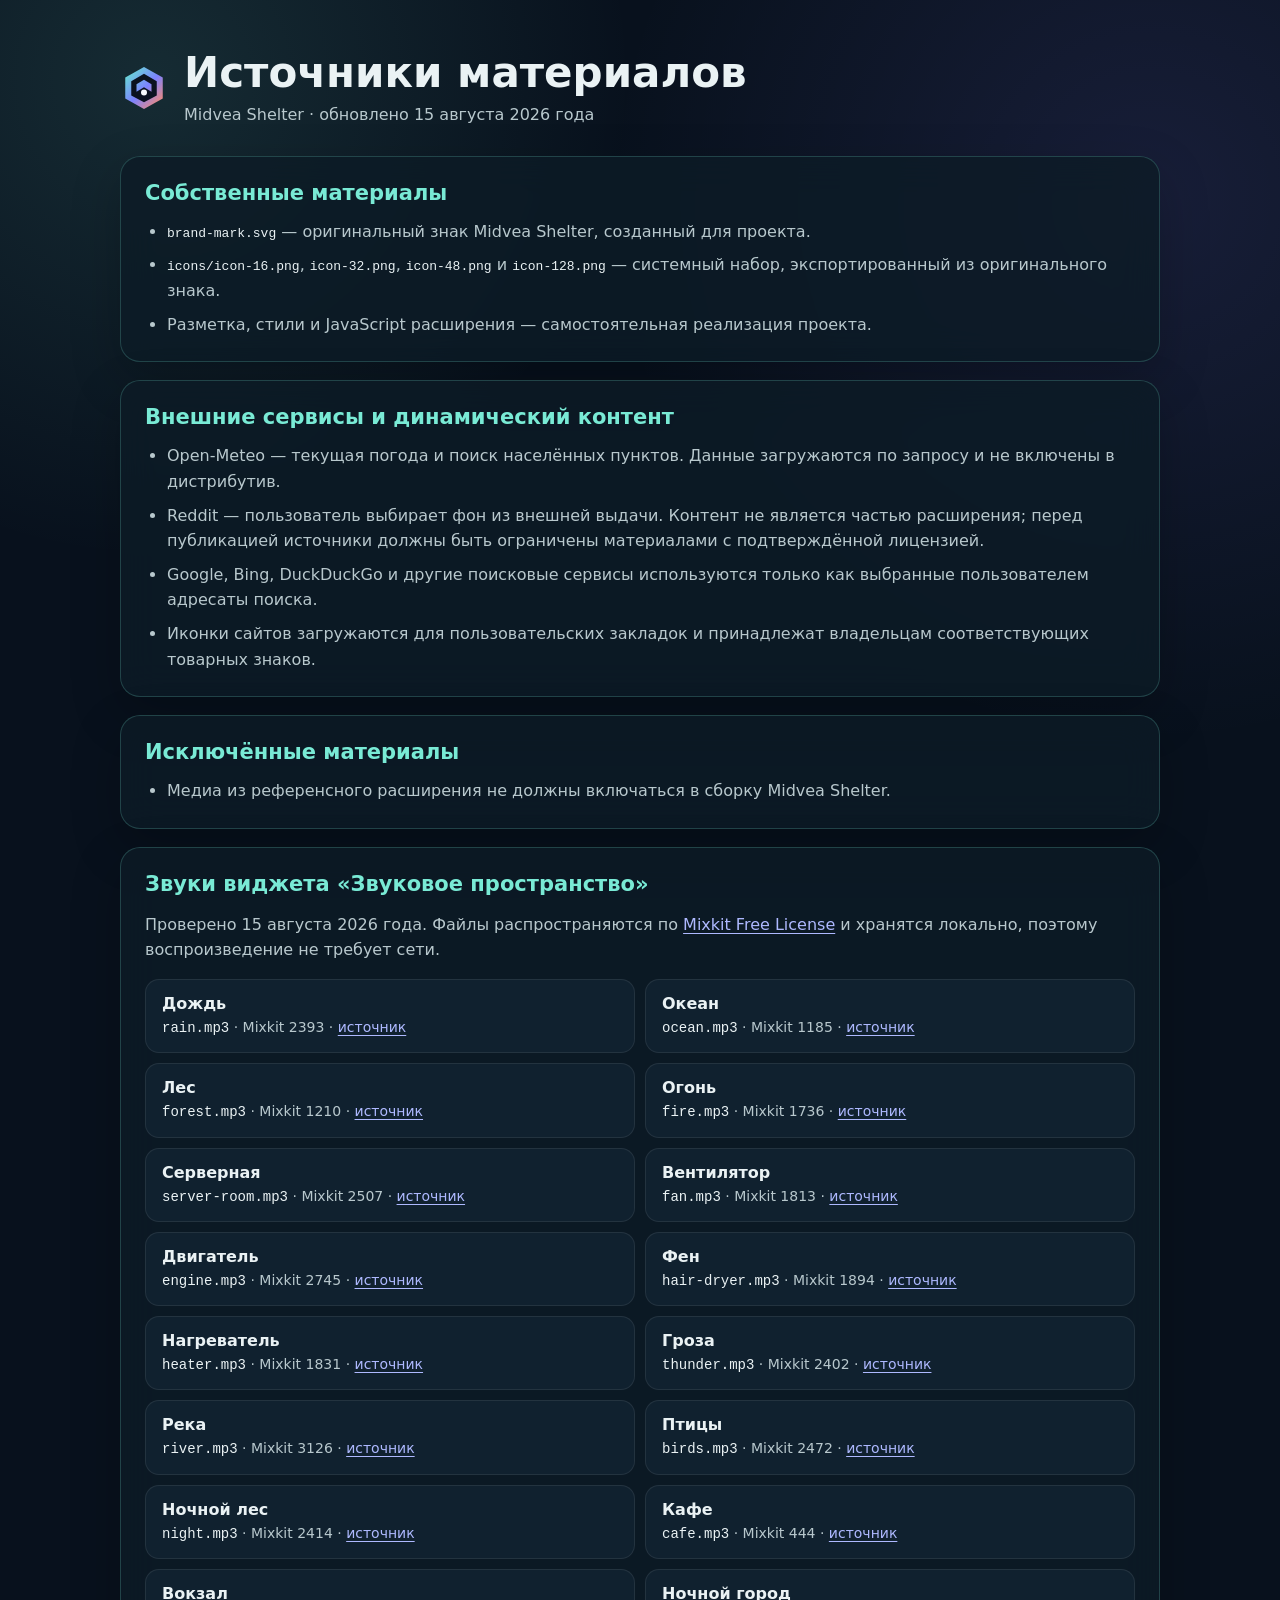
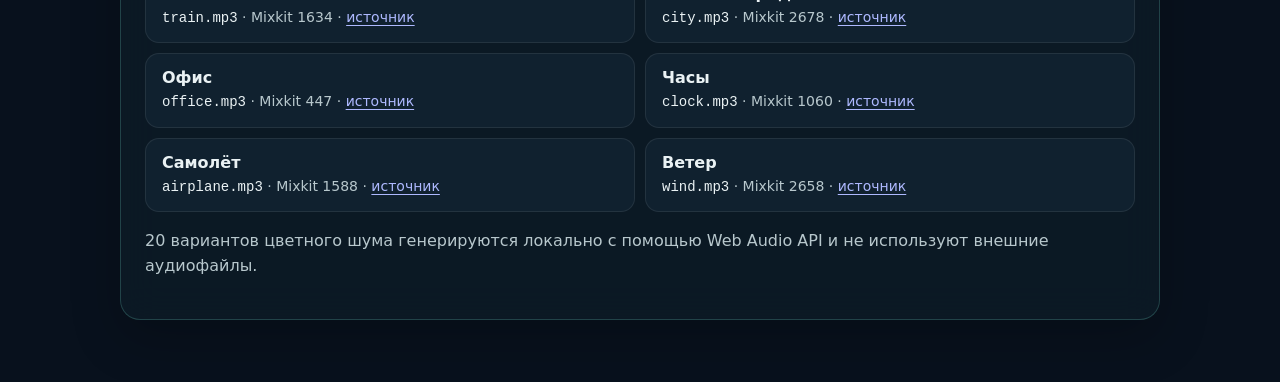
==== start-page-extension/asset-sources.html @ 017224f0 "Added project Added project" ====
<!doctype html>
<html lang="ru">
<head>
  <meta charset="utf-8">
  <meta name="viewport" content="width=device-width, initial-scale=1">
  <title>Источники материалов — Midvea Shelter</title>
  <style>
    :root {
      color-scheme: dark;
      --bg: #08111d;
      --surface: rgba(13, 27, 39, 0.82);
      --surface-strong: rgba(18, 35, 49, 0.94);
      --border: rgba(121, 234, 213, 0.2);
      --text: #eaf2f4;
      --muted: #b8c8cd;
      --accent: #79ead5;
      --link: #aeb9ff;
    }

    * { box-sizing: border-box; }

    body {
      margin: 0;
      min-height: 100vh;
      font-family: "Segoe UI Variable", "Segoe UI", system-ui, sans-serif;
      color: var(--text);
      background:
        radial-gradient(circle at 12% 4%, rgba(121, 234, 213, 0.12), transparent 30rem),
        radial-gradient(circle at 90% 10%, rgba(137, 123, 255, 0.12), transparent 34rem),
        var(--bg);
    }

    main {
      width: min(1040px, calc(100% - 32px));
      margin: 0 auto;
      padding: 48px 0 72px;
    }

    header {
      display: flex;
      align-items: center;
      gap: 16px;
      margin-bottom: 28px;
    }

    header img { width: 48px; height: 48px; }
    h1 { margin: 0; font-size: clamp(28px, 4vw, 42px); }
    .updated { margin: 5px 0 0; color: var(--muted); }

    section {
      margin-top: 18px;
      padding: 24px;
      border: 1px solid var(--border);
      border-radius: 20px;
      background: var(--surface);
      box-shadow: 0 18px 50px rgba(0, 0, 0, 0.22);
      backdrop-filter: blur(18px);
    }

    h2 { margin: 0 0 14px; color: var(--accent); font-size: 21px; }
    p, li { color: var(--muted); line-height: 1.6; }
    ul { margin: 0; padding-left: 22px; }
    li + li { margin-top: 8px; }
    a { color: var(--link); text-underline-offset: 3px; }
    code { color: var(--text); }

    .audio-grid {
      display: grid;
      grid-template-columns: repeat(2, minmax(0, 1fr));
      gap: 10px;
    }

    .audio-item {
      padding: 14px 16px;
      border: 1px solid rgba(255, 255, 255, 0.08);
      border-radius: 14px;
      background: var(--surface-strong);
    }

    .audio-item strong, .audio-item span { display: block; }
    .audio-item span { margin-top: 4px; color: var(--muted); font-size: 14px; line-height: 1.45; }

    .notice {
      border-color: rgba(255, 201, 107, 0.28);
      background: rgba(50, 37, 20, 0.72);
    }

    @media (max-width: 720px) {
      main { padding-top: 28px; }
      section { padding: 19px; border-radius: 16px; }
      .audio-grid { grid-template-columns: 1fr; }
    }
  </style>
</head>
<body>
  <main>
    <header>
      <img src="brand-mark.svg" alt="Логотип Midvea Shelter">
      <div>
        <h1>Источники материалов</h1>
        <p class="updated">Midvea Shelter · обновлено 15 августа 2026 года</p>
      </div>
    </header>

    <section>
      <h2>Собственные материалы</h2>
      <ul>
        <li><code>brand-mark.svg</code> — оригинальный знак Midvea Shelter, созданный для проекта.</li>
        <li><code>icons/icon-16.png</code>, <code>icon-32.png</code>, <code>icon-48.png</code> и <code>icon-128.png</code> — системный набор, экспортированный из оригинального знака.</li>
        <li>Разметка, стили и JavaScript расширения — самостоятельная реализация проекта.</li>
      </ul>
    </section>

    <section>
      <h2>Внешние сервисы и динамический контент</h2>
      <ul>
        <li>Open-Meteo — текущая погода и поиск населённых пунктов. Данные загружаются по запросу и не включены в дистрибутив.</li>
        <li>Reddit — пользователь выбирает фон из внешней выдачи. Контент не является частью расширения; перед публикацией источники должны быть ограничены материалами с подтверждённой лицензией.</li>
        <li>Google, Bing, DuckDuckGo и другие поисковые сервисы используются только как выбранные пользователем адресаты поиска.</li>
        <li>Иконки сайтов загружаются для пользовательских закладок и принадлежат владельцам соответствующих товарных знаков.</li>
      </ul>
    </section>

    <section>
      <h2>Исключённые материалы</h2>
      <ul>
        <li>Медиа из референсного расширения не должны включаться в сборку Midvea Shelter.</li>
      </ul>
    </section>

    <section>
      <h2>Звуки виджета «Звуковое пространство»</h2>
      <p>Проверено 15 августа 2026 года. Файлы распространяются по <a href="https://mixkit.co/license/" target="_blank" rel="noopener noreferrer">Mixkit Free License</a> и хранятся локально, поэтому воспроизведение не требует сети.</p>
      <div class="audio-grid">
        <div class="audio-item"><strong>Дождь</strong><span><code>rain.mp3</code> · Mixkit 2393 · <a href="https://mixkit.co/free-sound-effects/rain/">источник</a></span></div>
        <div class="audio-item"><strong>Океан</strong><span><code>ocean.mp3</code> · Mixkit 1185 · <a href="https://mixkit.co/free-sound-effects/sea/">источник</a></span></div>
        <div class="audio-item"><strong>Лес</strong><span><code>forest.mp3</code> · Mixkit 1210 · <a href="https://mixkit.co/free-sound-effects/forest/">источник</a></span></div>
        <div class="audio-item"><strong>Огонь</strong><span><code>fire.mp3</code> · Mixkit 1736 · <a href="https://mixkit.co/free-sound-effects/fire/">источник</a></span></div>
        <div class="audio-item"><strong>Серверная</strong><span><code>server-room.mp3</code> · Mixkit 2507 · <a href="https://mixkit.co/free-sound-effects/technology/">источник</a></span></div>
        <div class="audio-item"><strong>Вентилятор</strong><span><code>fan.mp3</code> · Mixkit 1813 · <a href="https://mixkit.co/free-sound-effects/appliances/">источник</a></span></div>
        <div class="audio-item"><strong>Двигатель</strong><span><code>engine.mp3</code> · Mixkit 2745 · <a href="https://mixkit.co/free-sound-effects/engine/">источник</a></span></div>
        <div class="audio-item"><strong>Фен</strong><span><code>hair-dryer.mp3</code> · Mixkit 1894 · <a href="https://mixkit.co/free-sound-effects/appliances/">источник</a></span></div>
        <div class="audio-item"><strong>Нагреватель</strong><span><code>heater.mp3</code> · Mixkit 1831 · <a href="https://mixkit.co/free-sound-effects/appliances/">источник</a></span></div>
        <div class="audio-item"><strong>Гроза</strong><span><code>thunder.mp3</code> · Mixkit 2402 · <a href="https://mixkit.co/free-sound-effects/thunder/">источник</a></span></div>
        <div class="audio-item"><strong>Река</strong><span><code>river.mp3</code> · Mixkit 3126 · <a href="https://mixkit.co/free-sound-effects/nature/">источник</a></span></div>
        <div class="audio-item"><strong>Птицы</strong><span><code>birds.mp3</code> · Mixkit 2472 · <a href="https://mixkit.co/free-sound-effects/birds/">источник</a></span></div>
        <div class="audio-item"><strong>Ночной лес</strong><span><code>night.mp3</code> · Mixkit 2414 · <a href="https://mixkit.co/free-sound-effects/nature/">источник</a></span></div>
        <div class="audio-item"><strong>Кафе</strong><span><code>cafe.mp3</code> · Mixkit 444 · <a href="https://mixkit.co/free-sound-effects/restaurant/">источник</a></span></div>
        <div class="audio-item"><strong>Вокзал</strong><span><code>train.mp3</code> · Mixkit 1634 · <a href="https://mixkit.co/free-sound-effects/train/">источник</a></span></div>
        <div class="audio-item"><strong>Ночной город</strong><span><code>city.mp3</code> · Mixkit 2678 · <a href="https://mixkit.co/free-sound-effects/city/">источник</a></span></div>
        <div class="audio-item"><strong>Офис</strong><span><code>office.mp3</code> · Mixkit 447 · <a href="https://mixkit.co/free-sound-effects/public-places/">источник</a></span></div>
        <div class="audio-item"><strong>Часы</strong><span><code>clock.mp3</code> · Mixkit 1060 · <a href="https://mixkit.co/free-sound-effects/clock/">источник</a></span></div>
        <div class="audio-item"><strong>Самолёт</strong><span><code>airplane.mp3</code> · Mixkit 1588 · <a href="https://mixkit.co/free-sound-effects/airplane/">источник</a></span></div>
        <div class="audio-item"><strong>Ветер</strong><span><code>wind.mp3</code> · Mixkit 2658 · <a href="https://mixkit.co/free-sound-effects/nature/">источник</a></span></div>
      </div>
      <p>20 вариантов цветного шума генерируются локально с помощью Web Audio API и не используют внешние аудиофайлы.</p>
    </section>

  </main>
</body>
</html>
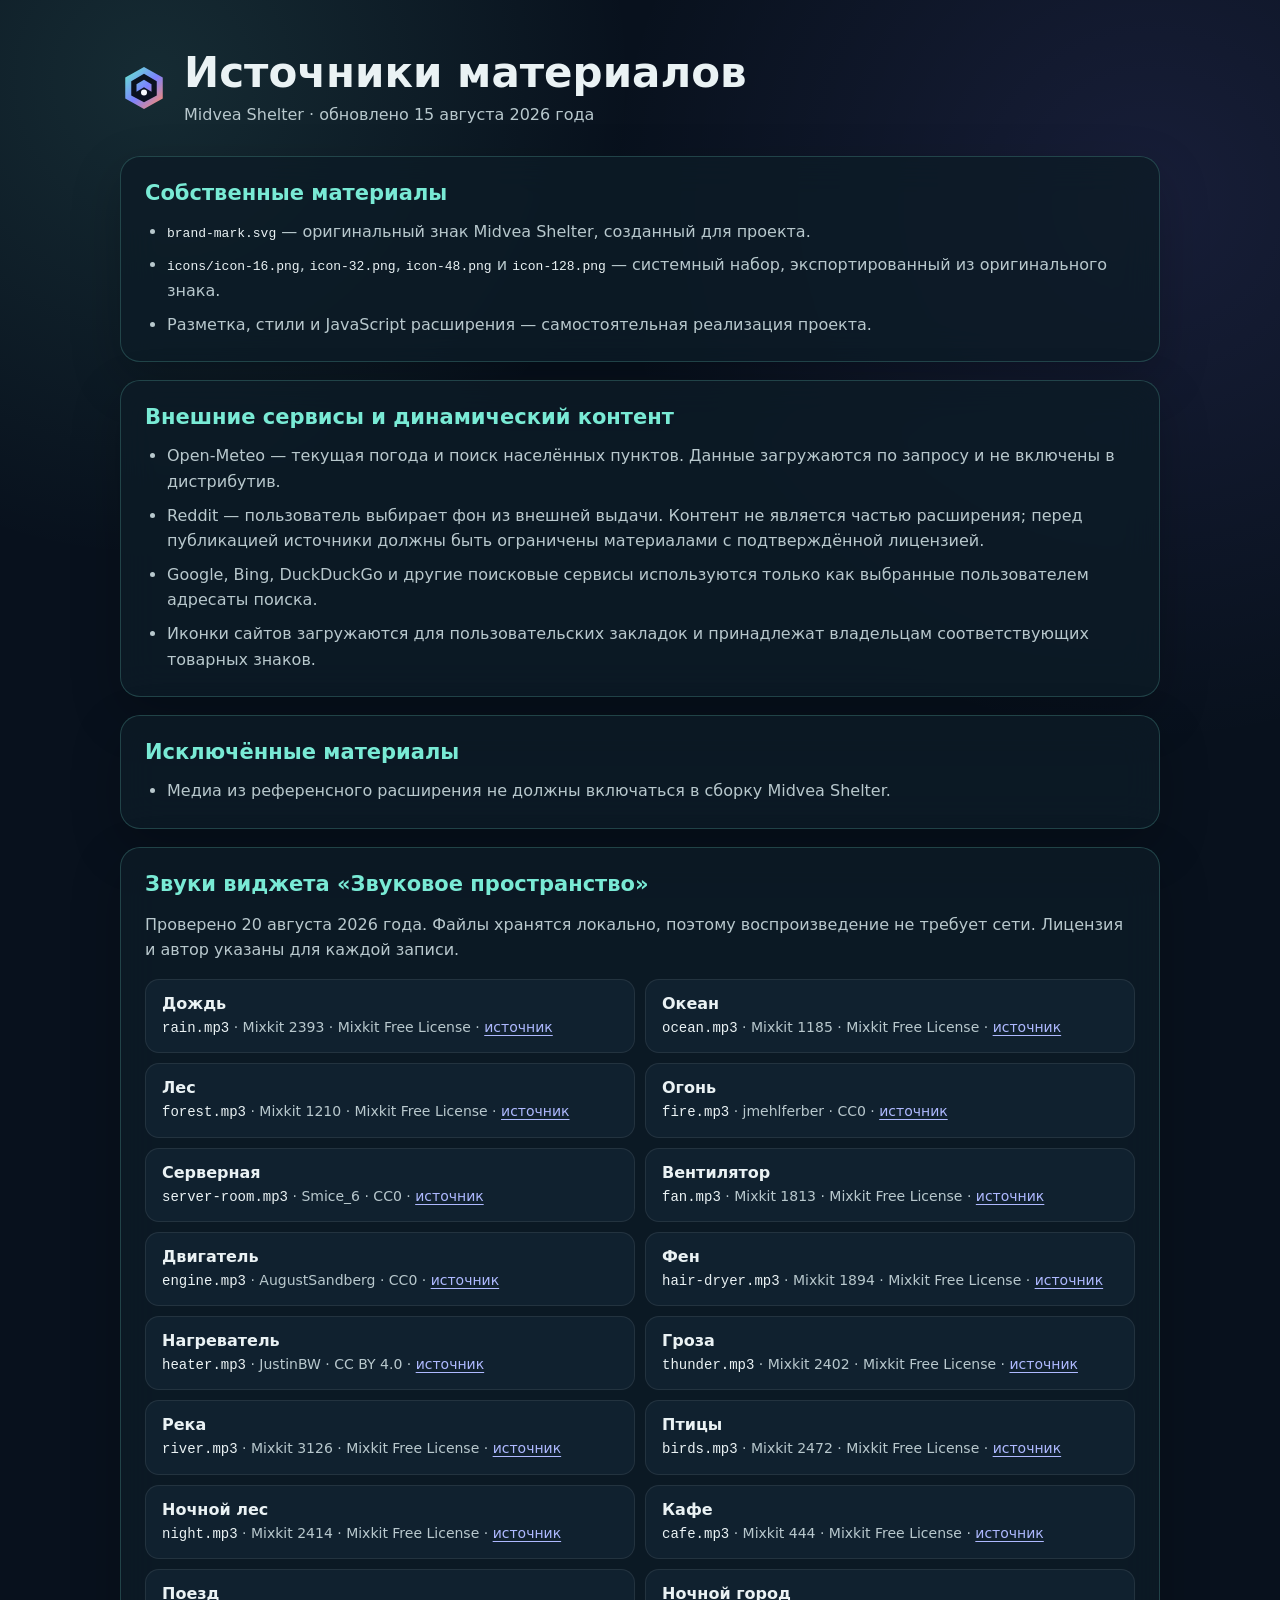
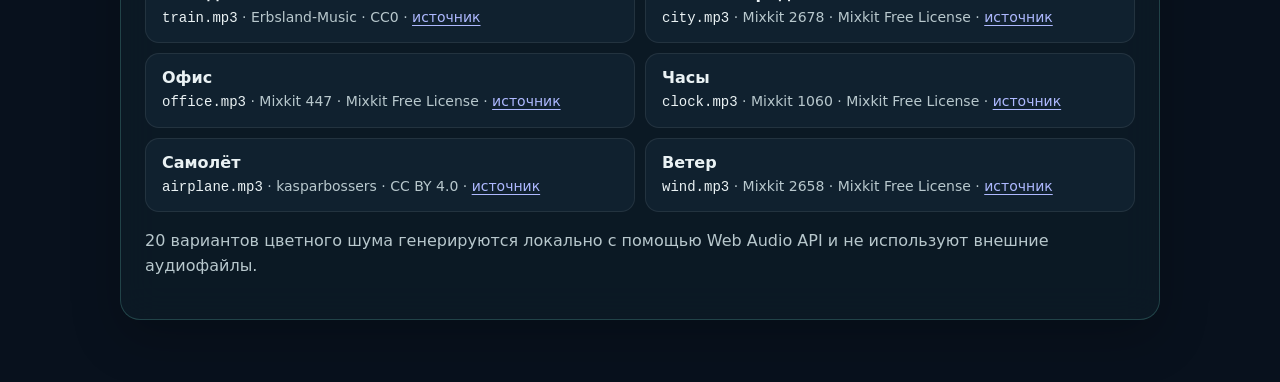
==== commit a6145723: "Added 1.1" ====
--- a/start-page-extension/asset-sources.html
+++ b/start-page-extension/asset-sources.html
@@ -130,32 +130,33 @@
 
     <section>
       <h2>Звуки виджета «Звуковое пространство»</h2>
-      <p>Проверено 15 августа 2026 года. Файлы распространяются по <a href="https://mixkit.co/license/" target="_blank" rel="noopener noreferrer">Mixkit Free License</a> и хранятся локально, поэтому воспроизведение не требует сети.</p>
+      <p>Проверено 20 августа 2026 года. Файлы хранятся локально, поэтому воспроизведение не требует сети. Лицензия и автор указаны для каждой записи.</p>
       <div class="audio-grid">
-        <div class="audio-item"><strong>Дождь</strong><span><code>rain.mp3</code> · Mixkit 2393 · <a href="https://mixkit.co/free-sound-effects/rain/">источник</a></span></div>
-        <div class="audio-item"><strong>Океан</strong><span><code>ocean.mp3</code> · Mixkit 1185 · <a href="https://mixkit.co/free-sound-effects/sea/">источник</a></span></div>
-        <div class="audio-item"><strong>Лес</strong><span><code>forest.mp3</code> · Mixkit 1210 · <a href="https://mixkit.co/free-sound-effects/forest/">источник</a></span></div>
-        <div class="audio-item"><strong>Огонь</strong><span><code>fire.mp3</code> · Mixkit 1736 · <a href="https://mixkit.co/free-sound-effects/fire/">источник</a></span></div>
-        <div class="audio-item"><strong>Серверная</strong><span><code>server-room.mp3</code> · Mixkit 2507 · <a href="https://mixkit.co/free-sound-effects/technology/">источник</a></span></div>
-        <div class="audio-item"><strong>Вентилятор</strong><span><code>fan.mp3</code> · Mixkit 1813 · <a href="https://mixkit.co/free-sound-effects/appliances/">источник</a></span></div>
-        <div class="audio-item"><strong>Двигатель</strong><span><code>engine.mp3</code> · Mixkit 2745 · <a href="https://mixkit.co/free-sound-effects/engine/">источник</a></span></div>
-        <div class="audio-item"><strong>Фен</strong><span><code>hair-dryer.mp3</code> · Mixkit 1894 · <a href="https://mixkit.co/free-sound-effects/appliances/">источник</a></span></div>
-        <div class="audio-item"><strong>Нагреватель</strong><span><code>heater.mp3</code> · Mixkit 1831 · <a href="https://mixkit.co/free-sound-effects/appliances/">источник</a></span></div>
-        <div class="audio-item"><strong>Гроза</strong><span><code>thunder.mp3</code> · Mixkit 2402 · <a href="https://mixkit.co/free-sound-effects/thunder/">источник</a></span></div>
-        <div class="audio-item"><strong>Река</strong><span><code>river.mp3</code> · Mixkit 3126 · <a href="https://mixkit.co/free-sound-effects/nature/">источник</a></span></div>
-        <div class="audio-item"><strong>Птицы</strong><span><code>birds.mp3</code> · Mixkit 2472 · <a href="https://mixkit.co/free-sound-effects/birds/">источник</a></span></div>
-        <div class="audio-item"><strong>Ночной лес</strong><span><code>night.mp3</code> · Mixkit 2414 · <a href="https://mixkit.co/free-sound-effects/nature/">источник</a></span></div>
-        <div class="audio-item"><strong>Кафе</strong><span><code>cafe.mp3</code> · Mixkit 444 · <a href="https://mixkit.co/free-sound-effects/restaurant/">источник</a></span></div>
-        <div class="audio-item"><strong>Вокзал</strong><span><code>train.mp3</code> · Mixkit 1634 · <a href="https://mixkit.co/free-sound-effects/train/">источник</a></span></div>
-        <div class="audio-item"><strong>Ночной город</strong><span><code>city.mp3</code> · Mixkit 2678 · <a href="https://mixkit.co/free-sound-effects/city/">источник</a></span></div>
-        <div class="audio-item"><strong>Офис</strong><span><code>office.mp3</code> · Mixkit 447 · <a href="https://mixkit.co/free-sound-effects/public-places/">источник</a></span></div>
-        <div class="audio-item"><strong>Часы</strong><span><code>clock.mp3</code> · Mixkit 1060 · <a href="https://mixkit.co/free-sound-effects/clock/">источник</a></span></div>
-        <div class="audio-item"><strong>Самолёт</strong><span><code>airplane.mp3</code> · Mixkit 1588 · <a href="https://mixkit.co/free-sound-effects/airplane/">источник</a></span></div>
-        <div class="audio-item"><strong>Ветер</strong><span><code>wind.mp3</code> · Mixkit 2658 · <a href="https://mixkit.co/free-sound-effects/nature/">источник</a></span></div>
+        <div class="audio-item"><strong>Дождь</strong><span><code>rain.mp3</code> · Mixkit 2393 · Mixkit Free License · <a href="https://mixkit.co/free-sound-effects/rain/">источник</a></span></div>
+        <div class="audio-item"><strong>Океан</strong><span><code>ocean.mp3</code> · Mixkit 1185 · Mixkit Free License · <a href="https://mixkit.co/free-sound-effects/sea/">источник</a></span></div>
+        <div class="audio-item"><strong>Лес</strong><span><code>forest.mp3</code> · Mixkit 1210 · Mixkit Free License · <a href="https://mixkit.co/free-sound-effects/forest/">источник</a></span></div>
+        <div class="audio-item"><strong>Огонь</strong><span><code>fire.mp3</code> · jmehlferber · CC0 · <a href="https://freesound.org/people/jmehlferber/sounds/370938/">источник</a></span></div>
+        <div class="audio-item"><strong>Серверная</strong><span><code>server-room.mp3</code> · Smice_6 · CC0 · <a href="https://freesound.org/people/Smice_6/sounds/536529/">источник</a></span></div>
+        <div class="audio-item"><strong>Вентилятор</strong><span><code>fan.mp3</code> · Mixkit 1813 · Mixkit Free License · <a href="https://mixkit.co/free-sound-effects/appliances/">источник</a></span></div>
+        <div class="audio-item"><strong>Двигатель</strong><span><code>engine.mp3</code> · AugustSandberg · CC0 · <a href="https://freesound.org/people/AugustSandberg/sounds/264864/">источник</a></span></div>
+        <div class="audio-item"><strong>Фен</strong><span><code>hair-dryer.mp3</code> · Mixkit 1894 · Mixkit Free License · <a href="https://mixkit.co/free-sound-effects/appliances/">источник</a></span></div>
+        <div class="audio-item"><strong>Нагреватель</strong><span><code>heater.mp3</code> · JustinBW · CC BY 4.0 · <a href="https://freesound.org/people/JustinBW/sounds/70154/">источник</a></span></div>
+        <div class="audio-item"><strong>Гроза</strong><span><code>thunder.mp3</code> · Mixkit 2402 · Mixkit Free License · <a href="https://mixkit.co/free-sound-effects/thunder/">источник</a></span></div>
+        <div class="audio-item"><strong>Река</strong><span><code>river.mp3</code> · Mixkit 3126 · Mixkit Free License · <a href="https://mixkit.co/free-sound-effects/nature/">источник</a></span></div>
+        <div class="audio-item"><strong>Птицы</strong><span><code>birds.mp3</code> · Mixkit 2472 · Mixkit Free License · <a href="https://mixkit.co/free-sound-effects/birds/">источник</a></span></div>
+        <div class="audio-item"><strong>Ночной лес</strong><span><code>night.mp3</code> · Mixkit 2414 · Mixkit Free License · <a href="https://mixkit.co/free-sound-effects/nature/">источник</a></span></div>
+        <div class="audio-item"><strong>Кафе</strong><span><code>cafe.mp3</code> · Mixkit 444 · Mixkit Free License · <a href="https://mixkit.co/free-sound-effects/restaurant/">источник</a></span></div>
+        <div class="audio-item"><strong>Поезд</strong><span><code>train.mp3</code> · Erbsland-Music · CC0 · <a href="https://freesound.org/people/Erbsland-Music/sounds/628663/">источник</a></span></div>
+        <div class="audio-item"><strong>Ночной город</strong><span><code>city.mp3</code> · Mixkit 2678 · Mixkit Free License · <a href="https://mixkit.co/free-sound-effects/city/">источник</a></span></div>
+        <div class="audio-item"><strong>Офис</strong><span><code>office.mp3</code> · Mixkit 447 · Mixkit Free License · <a href="https://mixkit.co/free-sound-effects/public-places/">источник</a></span></div>
+        <div class="audio-item"><strong>Часы</strong><span><code>clock.mp3</code> · Mixkit 1060 · Mixkit Free License · <a href="https://mixkit.co/free-sound-effects/clock/">источник</a></span></div>
+        <div class="audio-item"><strong>Самолёт</strong><span><code>airplane.mp3</code> · kasparbossers · CC BY 4.0 · <a href="https://freesound.org/people/kasparbossers/sounds/855260/">источник</a></span></div>
+        <div class="audio-item"><strong>Ветер</strong><span><code>wind.mp3</code> · Mixkit 2658 · Mixkit Free License · <a href="https://mixkit.co/free-sound-effects/nature/">источник</a></span></div>
       </div>
       <p>20 вариантов цветного шума генерируются локально с помощью Web Audio API и не используют внешние аудиофайлы.</p>
     </section>
 
   </main>
+  <script src="i18n.js" charset="utf-8"></script>
 </body>
 </html>
